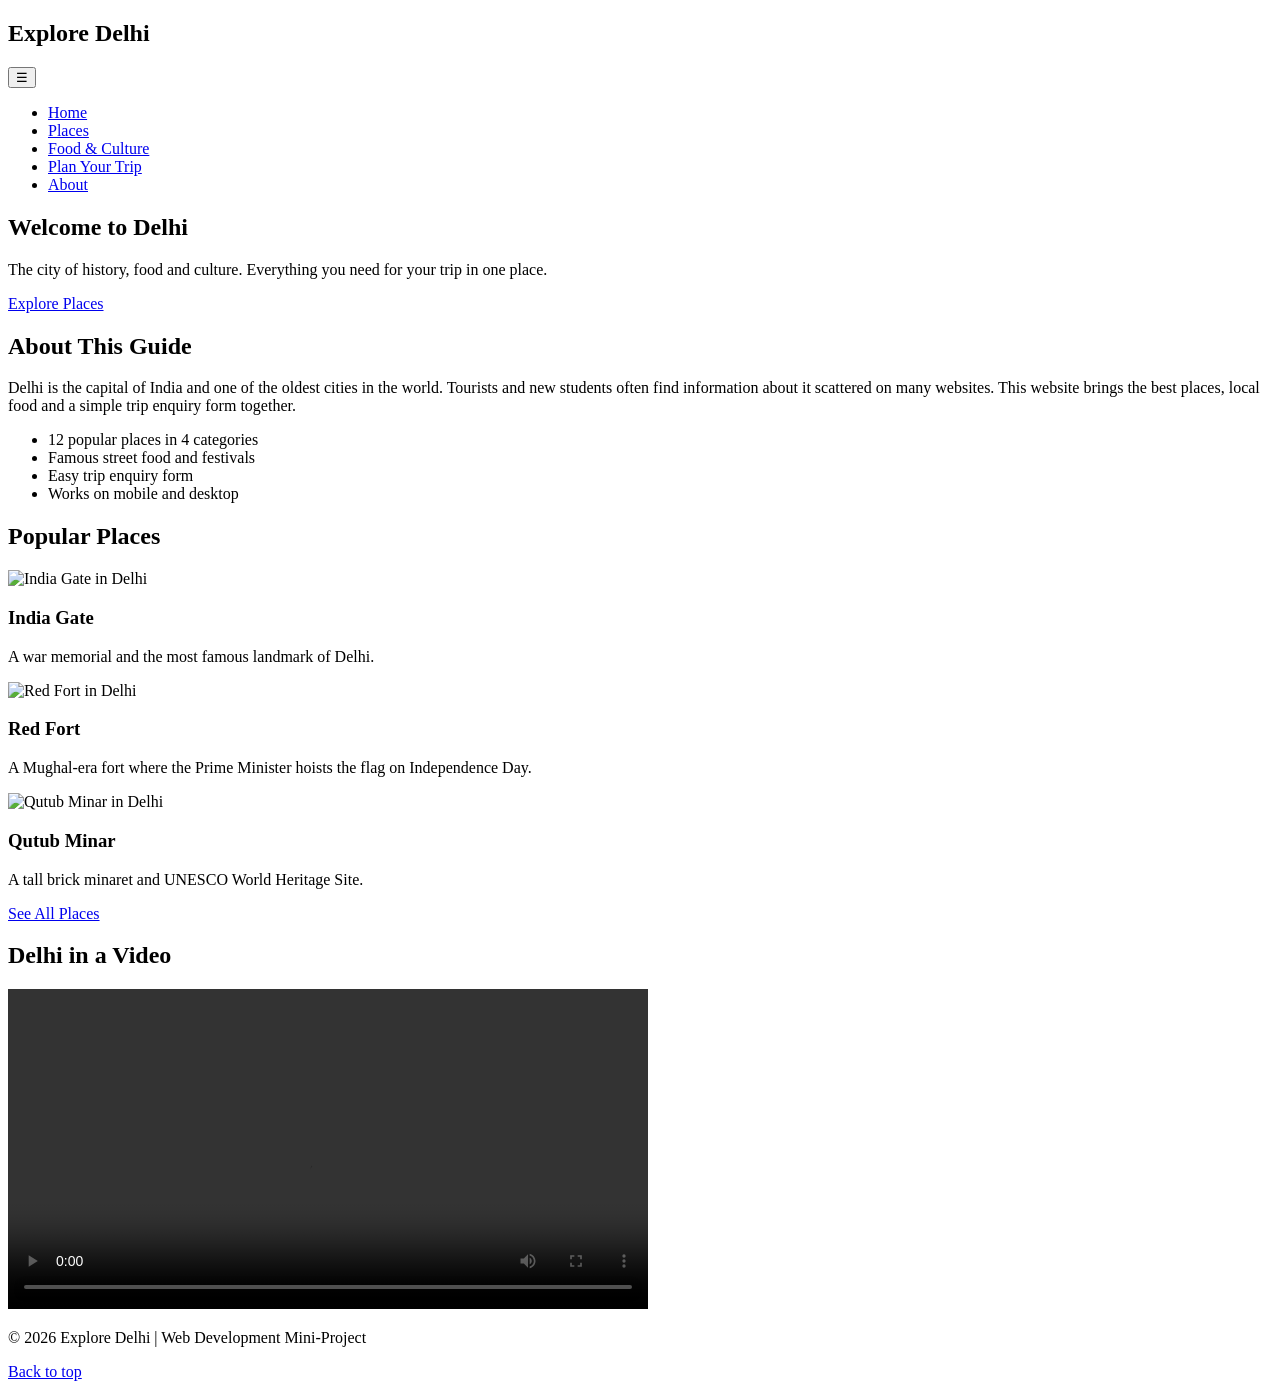
==== index.html @ 37af7b0d "Add files via upload" ====
<!DOCTYPE html>
<html lang="en">
<head>
  <meta charset="UTF-8">
  <meta name="viewport" content="width=device-width, initial-scale=1.0">
  <meta name="description" content="Explore Delhi - a simple tourism guide to Delhi's places, food and culture.">
  <title>Explore Delhi | Home</title>
  <link rel="stylesheet" href="css/style.css">
</head>
<body>

  <!-- ========== HEADER + NAVBAR (har page pe same) ========== -->
  <header>
    <nav>
      <h1 class="logo">Explore Delhi</h1>
      <button id="menu-btn" aria-label="Open menu">&#9776;</button>
      <ul id="menu">
        <li><a href="index.html" class="active">Home</a></li>
        <li><a href="places.html">Places</a></li>
        <li><a href="food-culture.html">Food &amp; Culture</a></li>
        <li><a href="plan-trip.html">Plan Your Trip</a></li>
        <li><a href="about.html">About</a></li>
      </ul>
    </nav>
  </header>

  <main>

    <!-- ========== HERO SECTION (bada banner) ========== -->
    <section id="hero">
      <h2>Welcome to Delhi</h2>
      <p>The city of history, food and culture. Everything you need for your trip in one place.</p>
      <a href="places.html" class="btn">Explore Places</a>
    </section>

    <!-- ========== INTRO ========== -->
    <section class="container">
      <h2>About This Guide</h2>
      <p>
        Delhi is the capital of India and one of the oldest cities in the world.
        Tourists and new students often find information about it scattered on many websites.
        This website brings the best places, local food and a simple trip enquiry form together.
      </p>
      <ul class="feature-list">
        <li>12 popular places in 4 categories</li>
        <li>Famous street food and festivals</li>
        <li>Easy trip enquiry form</li>
        <li>Works on mobile and desktop</li>
      </ul>
    </section>

    <!-- ========== POPULAR PLACES (3 cards) ========== -->
    <section class="container">
      <h2>Popular Places</h2>
      <div class="card-row">

        <article class="card">
          <img src="images/india-gate.png" alt="India Gate in Delhi">
          <h3>India Gate</h3>
          <p>A war memorial and the most famous landmark of Delhi.</p>
        </article>

        <article class="card">
          <img src="images/red-fort.png" alt="Red Fort in Delhi">
          <h3>Red Fort</h3>
          <p>A Mughal-era fort where the Prime Minister hoists the flag on Independence Day.</p>
        </article>

        <article class="card">
          <img src="images/qutub-minar.png" alt="Qutub Minar in Delhi">
          <h3>Qutub Minar</h3>
          <p>A tall brick minaret and UNESCO World Heritage Site.</p>
        </article>

      </div>
      <p><a href="places.html" class="btn">See All Places</a></p>
    </section>

    <!-- ========== VIDEO (media element) ========== -->
    <section class="container">
      <h2>Delhi in a Video</h2>
      <!-- videos folder mein delhi.mp4 naam se koi bhi chhota video rakho -->
      <video controls width="640">
        <source src="videos/delhi.mp4" type="video/mp4">
        Your browser does not support the video tag.
      </video>
    </section>

  </main>

  <!-- ========== FOOTER ========== -->
  <footer>
    <p>&copy; 2026 Explore Delhi | Web Development Mini-Project</p>
    <p><a href="#hero">Back to top</a></p>
  </footer>

  <script src="js/script.js"></script>
</body>
</html>
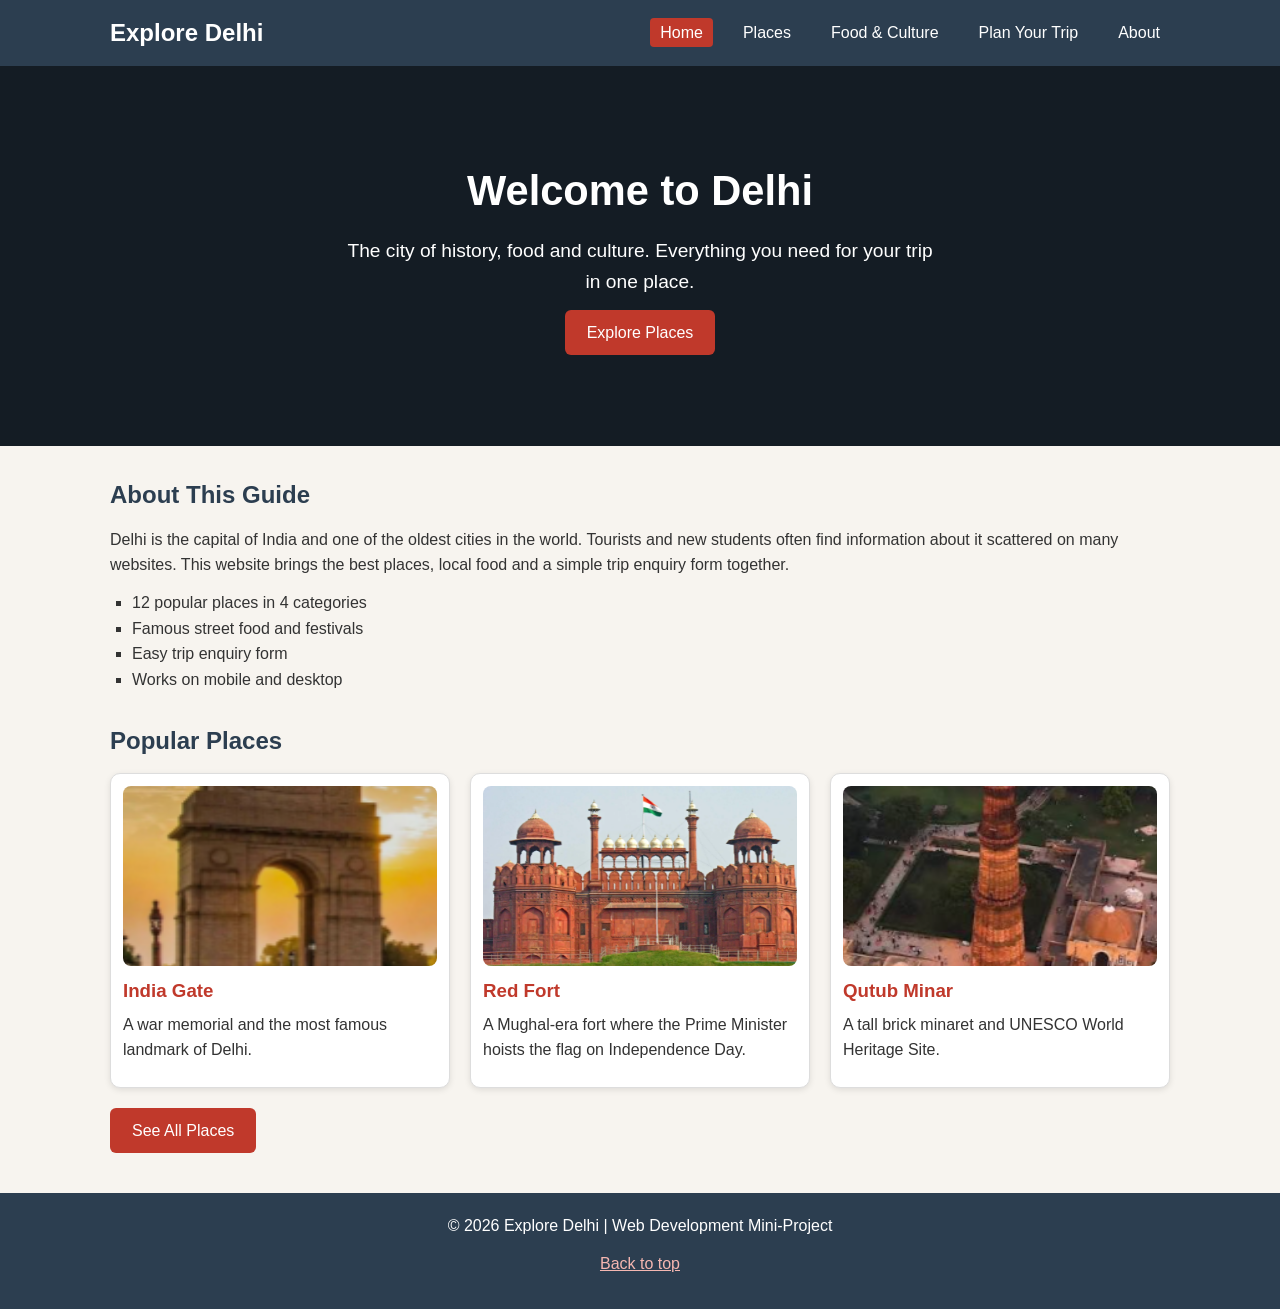
==== commit 110ceae4: "Add files via upload" ====
--- a/index.html
+++ b/index.html
@@ -9,7 +9,7 @@
 </head>
 <body>
 
-  <!-- ========== HEADER + NAVBAR (har page pe same) ========== -->
+  <!-- ========== HEADER + NAVBAR ========== -->
   <header>
     <nav>
       <h1 class="logo">Explore Delhi</h1>
@@ -26,7 +26,7 @@
 
   <main>
 
-    <!-- ========== HERO SECTION (bada banner) ========== -->
+    <!-- ========== HERO SECTION ========== -->
     <section id="hero">
       <h2>Welcome to Delhi</h2>
       <p>The city of history, food and culture. Everything you need for your trip in one place.</p>
@@ -76,15 +76,6 @@
       <p><a href="places.html" class="btn">See All Places</a></p>
     </section>
 
-    <!-- ========== VIDEO (media element) ========== -->
-    <section class="container">
-      <h2>Delhi in a Video</h2>
-      <!-- videos folder mein delhi.mp4 naam se koi bhi chhota video rakho -->
-      <video controls width="640">
-        <source src="videos/delhi.mp4" type="video/mp4">
-        Your browser does not support the video tag.
-      </video>
-    </section>
 
   </main>
 
--- a/css/style.css
+++ b/css/style.css
@@ -0,0 +1,249 @@
+/* ---------- Reset ---------- */
+* {
+  margin: 0;
+  padding: 0;
+  box-sizing: border-box;
+}
+
+:root {
+  --main: #c0392b;
+  --dark: #2c3e50;
+  --light: #f7f4ef;
+  --white: #ffffff;
+}
+
+body {
+  font-family: Arial, Helvetica, sans-serif;
+  background-color: var(--light);
+  color: #333;
+  line-height: 1.6;
+}
+
+h2 { color: var(--dark); margin-bottom: 12px; }
+h3 { color: var(--main); margin: 10px 0 6px; }
+p  { margin-bottom: 12px; }
+ul, ol { margin: 0 0 12px 22px; }
+a  { color: var(--main); }
+img { max-width: 100%; display: block; }
+video { max-width: 100%; border-radius: 8px; }
+
+/* ---------- Header / Navbar ---------- */
+header {
+  background-color: var(--dark);
+  position: sticky;
+  top: 0;
+  z-index: 100;
+}
+
+nav {
+  display: flex;
+  justify-content: space-between;
+  align-items: center;
+  max-width: 1100px;
+  margin: 0 auto;
+  padding: 14px 20px;
+}
+
+.logo { color: var(--white); font-size: 1.5rem; }
+
+#menu {
+  display: flex;
+  list-style: none;
+  gap: 20px;
+  margin: 0;
+}
+
+#menu a {
+  color: var(--white);
+  text-decoration: none;
+  padding: 6px 10px;
+  border-radius: 4px;
+}
+
+#menu a:hover,
+#menu a.active {
+  background-color: var(--main);
+}
+
+#menu-btn {
+  display: none;
+  background: none;
+  border: none;
+  color: var(--white);
+  font-size: 1.8rem;
+  cursor: pointer;
+}
+
+/* ---------- Hero ---------- */
+#hero {
+  position: relative;
+  min-height: 380px;
+  display: flex;
+  flex-direction: column;
+  justify-content: center;
+  align-items: center;
+  text-align: center;
+  color: var(--white);
+  padding: 40px 20px;
+  background: linear-gradient(rgba(0,0,0,0.55), rgba(0,0,0,0.55)),
+              url("../images/india-gate.jpg") center/cover no-repeat,
+              var(--dark);
+}
+
+#hero h2 { color: var(--white); font-size: 2.6rem; }
+#hero p  { font-size: 1.2rem; max-width: 600px; }
+
+/* ---------- Common classes ---------- */
+.container {
+  max-width: 1100px;
+  margin: 30px auto;
+  padding: 0 20px;
+}
+
+.btn {
+  display: inline-block;
+  background-color: var(--main);
+  color: var(--white);
+  padding: 10px 22px;
+  border: none;
+  border-radius: 6px;
+  text-decoration: none;
+  font-size: 1rem;
+  cursor: pointer;
+}
+.btn:hover { background-color: #96281b; }
+
+.feature-list { list-style: square; }
+
+.jump-links {
+  display: flex;
+  gap: 15px;
+  list-style: none;
+  margin: 0 0 12px 0;
+}
+
+/* ---------- Cards ---------- */
+.card-row {
+  display: flex;
+  flex-wrap: wrap;
+  gap: 20px;
+  margin-bottom: 20px;
+}
+
+.card {
+  flex: 1 1 250px;
+  max-width: 340px;
+  background-color: var(--white);
+  border: 1px solid #ddd;
+  border-radius: 10px;
+  padding: 12px;
+  box-shadow: 0 2px 6px rgba(0,0,0,0.1);
+  transition: transform 0.2s;
+}
+.card:hover { transform: translateY(-5px); }
+
+.card img {
+  width: 100%;
+  height: 180px;
+  object-fit: cover;
+  border-radius: 8px;
+  background-color: #ddd;
+}
+
+.hide { display: none; }
+
+/* ---------- Filter buttons ---------- */
+.filter-bar {
+  display: flex;
+  flex-wrap: wrap;
+  gap: 10px;
+  margin: 15px 0 20px;
+}
+
+.filter-btn {
+  padding: 8px 18px;
+  border: 2px solid var(--main);
+  background-color: var(--white);
+  color: var(--main);
+  border-radius: 20px;
+  cursor: pointer;
+  font-size: 1rem;
+}
+.filter-btn:hover,
+.filter-btn.active {
+  background-color: var(--main);
+  color: var(--white);
+}
+
+/* ---------- Tables ---------- */
+table {
+  width: 100%;
+  border-collapse: collapse;
+  background-color: var(--white);
+  margin-bottom: 12px;
+}
+caption { font-weight: bold; padding: 8px; text-align: left; }
+th, td { border: 1px solid #ccc; padding: 10px; text-align: left; }
+th { background-color: var(--dark); color: var(--white); }
+tbody tr:nth-child(even) { background-color: #f1ece4; }
+
+/* ---------- Form ---------- */
+form {
+  background-color: var(--white);
+  padding: 20px;
+  border-radius: 10px;
+  max-width: 600px;
+  box-shadow: 0 2px 6px rgba(0,0,0,0.1);
+}
+
+.form-group { margin-bottom: 16px; }
+
+label { display: block; font-weight: bold; margin-bottom: 4px; }
+
+input, select, textarea {
+  width: 100%;
+  padding: 10px;
+  border: 1px solid #aaa;
+  border-radius: 6px;
+  font-size: 1rem;
+  font-family: inherit;
+}
+
+input:focus, select:focus, textarea:focus {
+  outline: 2px solid var(--main);
+}
+
+input.invalid, select.invalid { border-color: red; }
+.error   { color: red; font-size: 0.9rem; display: block; min-height: 18px; }
+.success { color: green; font-weight: bold; margin-top: 12px; }
+
+/* ---------- Footer ---------- */
+footer {
+  background-color: var(--dark);
+  color: var(--white);
+  text-align: center;
+  padding: 20px;
+  margin-top: 40px;
+}
+footer a { color: #f5b7b1; }
+
+/* ---------- Responsive (mobile) ---------- */
+@media (max-width: 768px) {
+  #menu-btn { display: block; }
+
+  #menu {
+    display: none;
+    flex-direction: column;
+    width: 100%;
+    gap: 5px;
+    padding-top: 10px;
+  }
+  #menu.open { display: flex; }
+
+  nav { flex-wrap: wrap; }
+
+  #hero h2 { font-size: 1.8rem; }
+
+  .card { max-width: 100%; }
+  .jump-links { flex-direction: column; gap: 5px; }
+}
